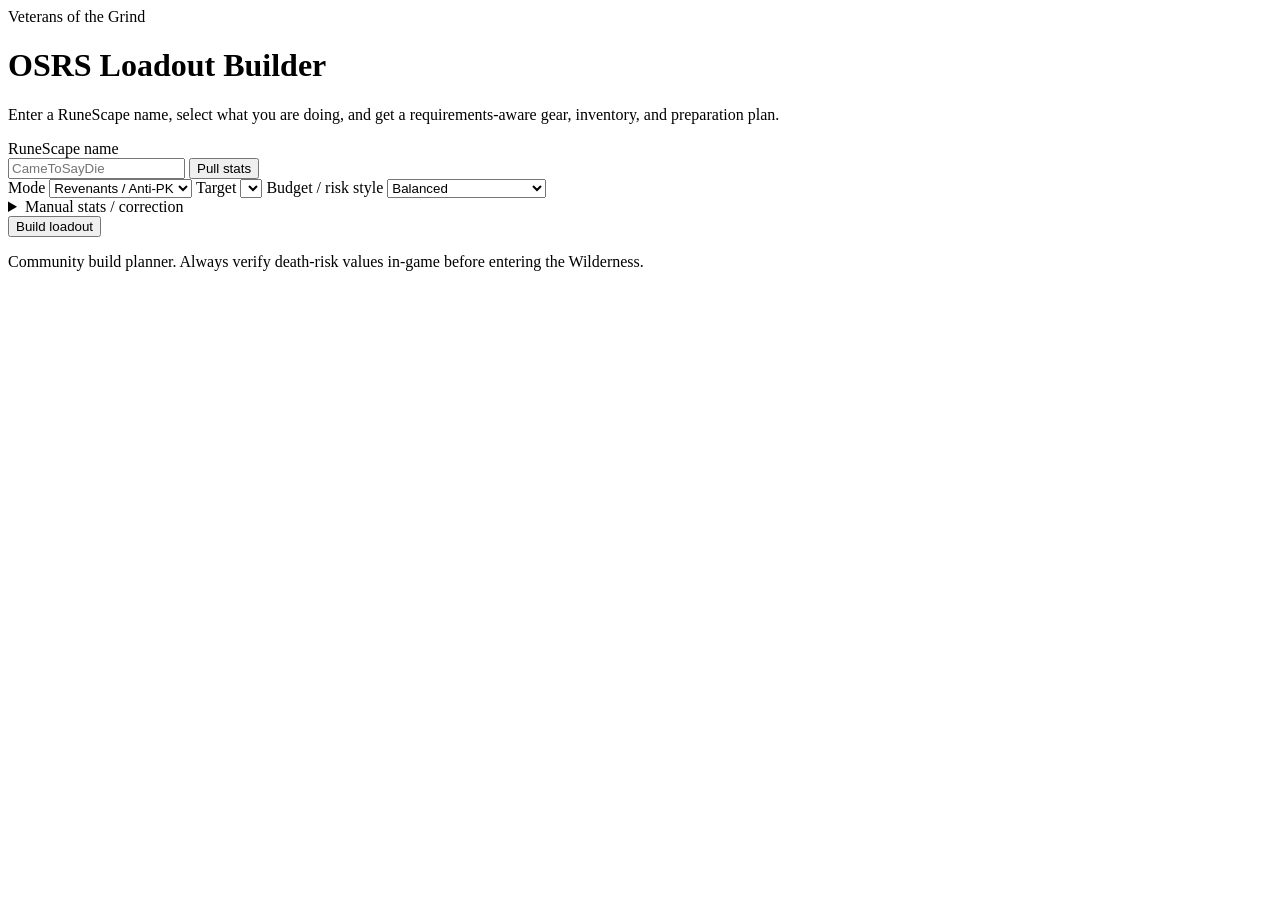
==== osrs-community-loadout-builder/index.html @ 94c9ea98 "Add OSRS community loadout builder shell" ====
<!doctype html>
<html lang="en">
<head>
  <meta charset="utf-8" />
  <meta name="viewport" content="width=device-width,initial-scale=1" />
  <title>ESOG OSRS Loadout Builder</title>
  <link rel="stylesheet" href="styles.css" />
</head>
<body>
  <main class="wrap">
    <header class="hero">
      <div>
        <div class="eyebrow">Veterans of the Grind</div>
        <h1>OSRS Loadout Builder</h1>
        <p>Enter a RuneScape name, select what you are doing, and get a requirements-aware gear, inventory, and preparation plan.</p>
      </div>
    </header>

    <section class="panel controls">
      <label>RuneScape name
        <div class="row">
          <input id="username" autocomplete="off" placeholder="CameToSayDie" />
          <button id="lookupBtn">Pull stats</button>
        </div>
      </label>
      <div id="lookupStatus" class="status"></div>

      <div class="grid3">
        <label>Mode
          <select id="mode">
            <option value="anti-pk">Revenants / Anti-PK</option>
            <option value="pk">PKing</option>
            <option value="pvm">PvM / Bossing</option>
          </select>
        </label>
        <label>Target
          <select id="target"></select>
        </label>
        <label>Budget / risk style
          <select id="risk">
            <option value="low">Low risk</option>
            <option value="balanced" selected>Balanced</option>
            <option value="max">Maximum performance</option>
          </select>
        </label>
      </div>

      <details>
        <summary>Manual stats / correction</summary>
        <div id="manualStats" class="stats-grid"></div>
      </details>

      <button id="buildBtn" class="primary">Build loadout</button>
    </section>

    <section id="playerCard" class="panel hidden"></section>
    <section id="results" class="hidden"></section>

    <footer>
      <p>Community build planner. Always verify death-risk values in-game before entering the Wilderness.</p>
    </footer>
  </main>
  <script src="app.js"></script>
</body>
</html>
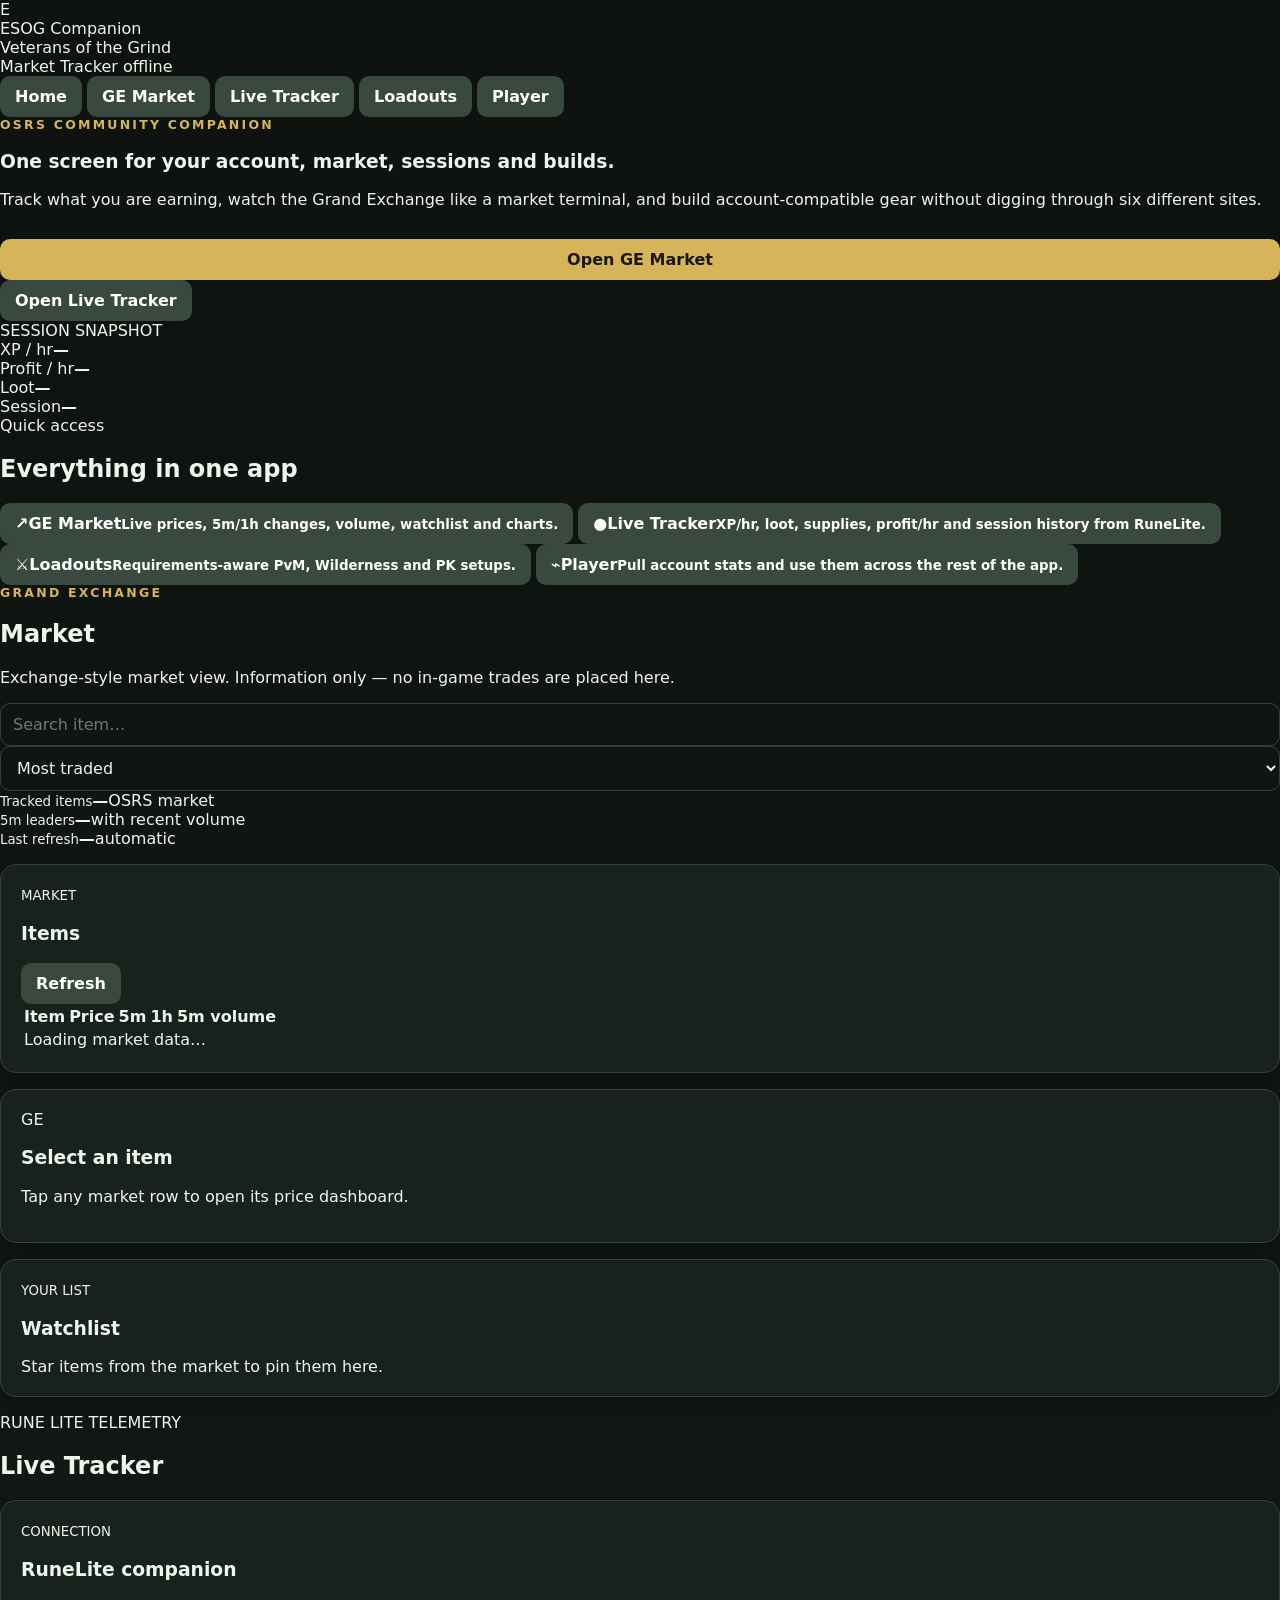
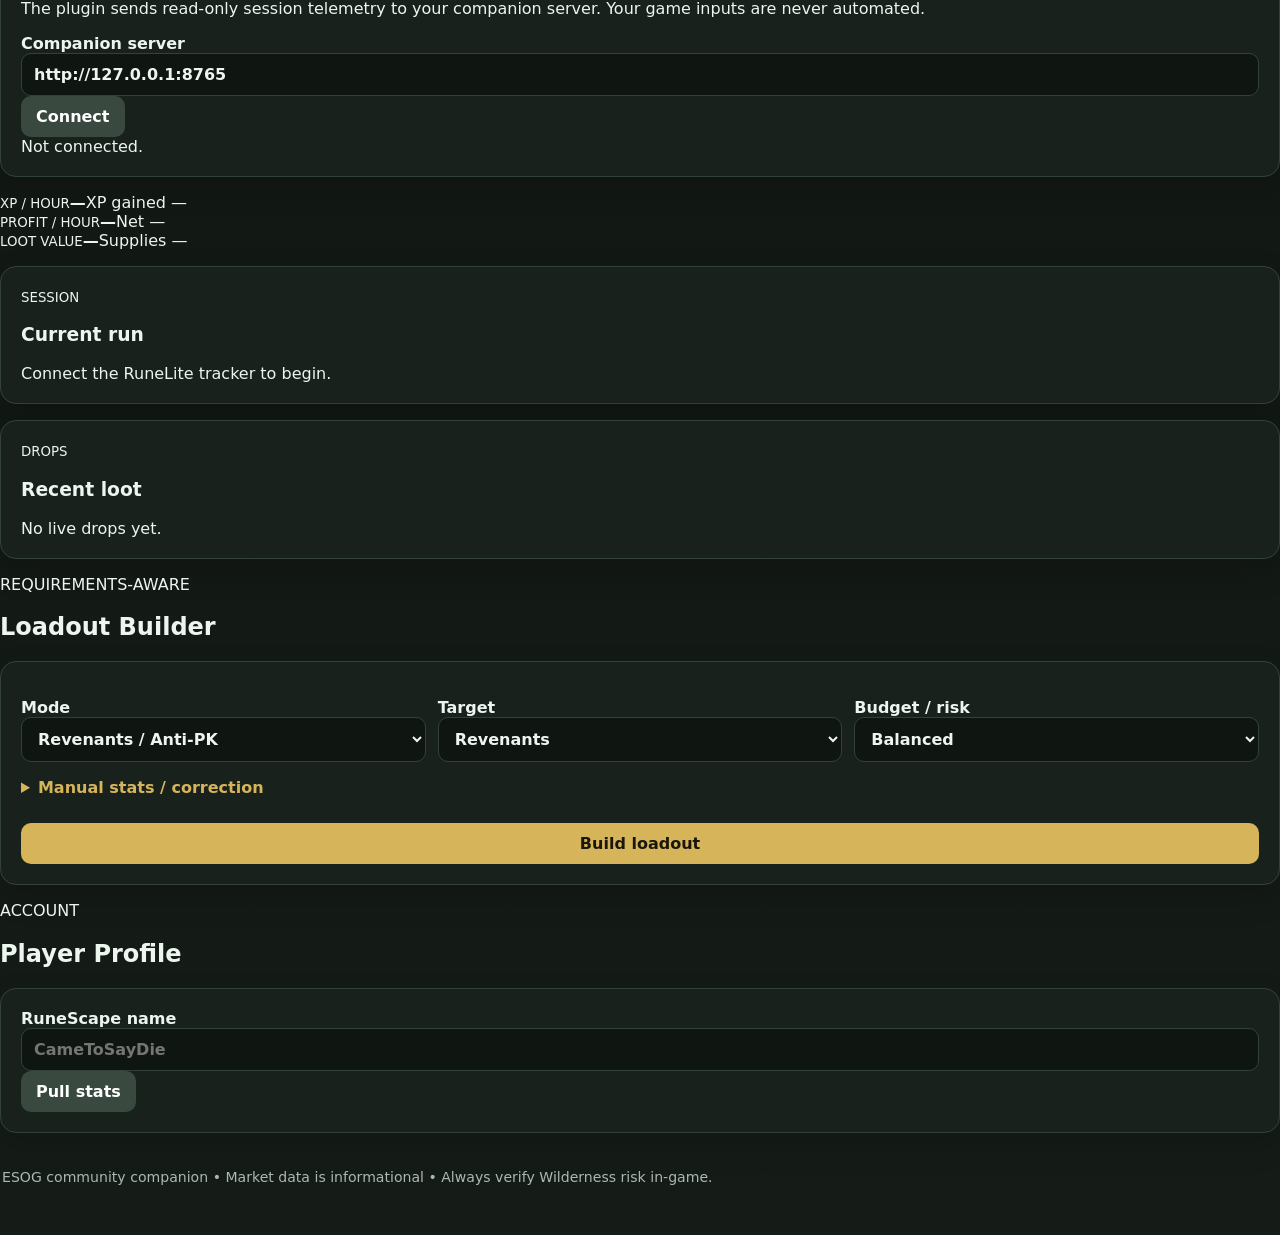
==== commit 800f10ac: "Redesign ESOG app with market, tracker, player and loadout tabs" ====
--- a/osrs-community-loadout-builder/index.html
+++ b/osrs-community-loadout-builder/index.html
@@ -2,64 +2,154 @@
 <html lang="en">
 <head>
   <meta charset="utf-8" />
-  <meta name="viewport" content="width=device-width,initial-scale=1" />
-  <title>ESOG OSRS Loadout Builder</title>
+  <meta name="viewport" content="width=device-width,initial-scale=1,viewport-fit=cover" />
+  <meta name="theme-color" content="#0b0f0d" />
+  <title>ESOG Companion</title>
   <link rel="stylesheet" href="styles.css" />
 </head>
 <body>
-  <main class="wrap">
-    <header class="hero">
-      <div>
-        <div class="eyebrow">Veterans of the Grind</div>
-        <h1>OSRS Loadout Builder</h1>
-        <p>Enter a RuneScape name, select what you are doing, and get a requirements-aware gear, inventory, and preparation plan.</p>
+  <div class="app-shell">
+    <header class="topbar">
+      <div class="brand">
+        <div class="brand-mark">E</div>
+        <div>
+          <div class="brand-title">ESOG Companion</div>
+          <div class="brand-sub">Veterans of the Grind</div>
+        </div>
+      </div>
+      <div class="status-cluster">
+        <span id="marketStatus" class="live-dot"><i></i> Market</span>
+        <span id="trackerStatus" class="status-chip">Tracker offline</span>
       </div>
     </header>
 
-    <section class="panel controls">
-      <label>RuneScape name
-        <div class="row">
-          <input id="username" autocomplete="off" placeholder="CameToSayDie" />
-          <button id="lookupBtn">Pull stats</button>
+    <nav class="tabbar" aria-label="Primary">
+      <button class="tab active" data-tab="home">Home</button>
+      <button class="tab" data-tab="market">GE Market</button>
+      <button class="tab" data-tab="tracker">Live Tracker</button>
+      <button class="tab" data-tab="loadouts">Loadouts</button>
+      <button class="tab" data-tab="player">Player</button>
+    </nav>
+
+    <main>
+      <section id="tab-home" class="tab-page active">
+        <div class="hero-grid">
+          <article class="hero-card">
+            <div class="eyebrow">OSRS COMMUNITY COMPANION</div>
+            <h1>One screen for your account, market, sessions and builds.</h1>
+            <p>Track what you are earning, watch the Grand Exchange like a market terminal, and build account-compatible gear without digging through six different sites.</p>
+            <div class="hero-actions">
+              <button class="primary jump" data-target="market">Open GE Market</button>
+              <button class="secondary jump" data-target="tracker">Open Live Tracker</button>
+            </div>
+          </article>
+          <article class="metric-board">
+            <div class="mini-label">SESSION SNAPSHOT</div>
+            <div class="metric-row"><span>XP / hr</span><strong id="homeXpHr">—</strong></div>
+            <div class="metric-row"><span>Profit / hr</span><strong id="homeGpHr">—</strong></div>
+            <div class="metric-row"><span>Loot</span><strong id="homeLoot">—</strong></div>
+            <div class="metric-row"><span>Session</span><strong id="homeSession">—</strong></div>
+          </article>
         </div>
-      </label>
-      <div id="lookupStatus" class="status"></div>
 
-      <div class="grid3">
-        <label>Mode
-          <select id="mode">
-            <option value="anti-pk">Revenants / Anti-PK</option>
-            <option value="pk">PKing</option>
-            <option value="pvm">PvM / Bossing</option>
-          </select>
-        </label>
-        <label>Target
-          <select id="target"></select>
-        </label>
-        <label>Budget / risk style
-          <select id="risk">
-            <option value="low">Low risk</option>
-            <option value="balanced" selected>Balanced</option>
-            <option value="max">Maximum performance</option>
-          </select>
-        </label>
-      </div>
+        <div class="section-title"><div><span>Quick access</span><h2>Everything in one app</h2></div></div>
+        <div class="feature-grid">
+          <button class="feature-card jump" data-target="market"><span class="feature-icon">↗</span><b>GE Market</b><small>Live prices, 5m/1h changes, volume, watchlist and charts.</small></button>
+          <button class="feature-card jump" data-target="tracker"><span class="feature-icon">●</span><b>Live Tracker</b><small>XP/hr, loot, supplies, profit/hr and session history from RuneLite.</small></button>
+          <button class="feature-card jump" data-target="loadouts"><span class="feature-icon">⚔</span><b>Loadouts</b><small>Requirements-aware PvM, Wilderness and PK setups.</small></button>
+          <button class="feature-card jump" data-target="player"><span class="feature-icon">⌁</span><b>Player</b><small>Pull account stats and use them across the rest of the app.</small></button>
+        </div>
+      </section>
 
-      <details>
-        <summary>Manual stats / correction</summary>
-        <div id="manualStats" class="stats-grid"></div>
-      </details>
+      <section id="tab-market" class="tab-page">
+        <div class="market-head">
+          <div><div class="eyebrow">GRAND EXCHANGE</div><h1>Market</h1><p class="muted">Exchange-style market view. Information only — no in-game trades are placed here.</p></div>
+          <div class="market-controls">
+            <input id="marketSearch" type="search" placeholder="Search item…" autocomplete="off" />
+            <select id="marketSort">
+              <option value="volume">Most traded</option>
+              <option value="gain">Top gainers</option>
+              <option value="loss">Top losers</option>
+              <option value="price">Highest price</option>
+            </select>
+          </div>
+        </div>
 
-      <button id="buildBtn" class="primary">Build loadout</button>
-    </section>
+        <div class="market-kpis">
+          <div class="kpi"><small>Tracked items</small><strong id="trackedItems">—</strong><span>OSRS market</span></div>
+          <div class="kpi"><small>5m leaders</small><strong id="leaderCount">—</strong><span>with recent volume</span></div>
+          <div class="kpi"><small>Last refresh</small><strong id="marketRefresh">—</strong><span>automatic</span></div>
+        </div>
 
-    <section id="playerCard" class="panel hidden"></section>
-    <section id="results" class="hidden"></section>
+        <div class="market-layout">
+          <article class="panel market-table-card">
+            <div class="panel-head"><div><small>MARKET</small><h3>Items</h3></div><button id="refreshMarket" class="ghost">Refresh</button></div>
+            <div class="table-wrap">
+              <table class="market-table">
+                <thead><tr><th>Item</th><th>Price</th><th>5m</th><th>1h</th><th>5m volume</th><th></th></tr></thead>
+                <tbody id="marketRows"><tr><td colspan="6" class="empty">Loading market data…</td></tr></tbody>
+              </table>
+            </div>
+          </article>
 
-    <footer>
-      <p>Community build planner. Always verify death-risk values in-game before entering the Wilderness.</p>
-    </footer>
-  </main>
+          <aside class="panel item-detail" id="itemDetail">
+            <div class="empty-detail"><div class="detail-orb">GE</div><h3>Select an item</h3><p>Tap any market row to open its price dashboard.</p></div>
+          </aside>
+        </div>
+
+        <article class="panel watchlist-card">
+          <div class="panel-head"><div><small>YOUR LIST</small><h3>Watchlist</h3></div></div>
+          <div id="watchlist" class="watchlist"><div class="empty">Star items from the market to pin them here.</div></div>
+        </article>
+      </section>
+
+      <section id="tab-tracker" class="tab-page">
+        <div class="section-title"><div><span>RUNE LITE TELEMETRY</span><h1>Live Tracker</h1></div></div>
+        <div class="tracker-grid">
+          <article class="panel tracker-connect">
+            <small>CONNECTION</small><h3>RuneLite companion</h3>
+            <p class="muted">The plugin sends read-only session telemetry to your companion server. Your game inputs are never automated.</p>
+            <label>Companion server
+              <div class="input-row"><input id="trackerEndpoint" value="http://127.0.0.1:8765" /><button id="saveTrackerEndpoint">Connect</button></div>
+            </label>
+            <div id="trackerConnectionMessage" class="connection-message">Not connected.</div>
+          </article>
+          <article class="metric-card"><small>XP / HOUR</small><strong id="trackerXpHr">—</strong><span id="trackerXpGain">XP gained —</span></article>
+          <article class="metric-card"><small>PROFIT / HOUR</small><strong id="trackerGpHr">—</strong><span id="trackerProfit">Net —</span></article>
+          <article class="metric-card"><small>LOOT VALUE</small><strong id="trackerLoot">—</strong><span id="trackerSupplies">Supplies —</span></article>
+        </div>
+        <div class="two-col">
+          <article class="panel"><div class="panel-head"><div><small>SESSION</small><h3>Current run</h3></div></div><div id="sessionDetails" class="detail-list"><div class="empty">Connect the RuneLite tracker to begin.</div></div></article>
+          <article class="panel"><div class="panel-head"><div><small>DROPS</small><h3>Recent loot</h3></div></div><div id="recentLoot" class="loot-list"><div class="empty">No live drops yet.</div></div></article>
+        </div>
+      </section>
+
+      <section id="tab-loadouts" class="tab-page">
+        <div class="section-title"><div><span>REQUIREMENTS-AWARE</span><h1>Loadout Builder</h1></div></div>
+        <section class="panel controls">
+          <div class="grid3">
+            <label>Mode<select id="mode"><option value="anti-pk">Revenants / Anti-PK</option><option value="pk">PKing</option><option value="pvm">PvM / Bossing</option></select></label>
+            <label>Target<select id="target"></select></label>
+            <label>Budget / risk<select id="risk"><option value="low">Low risk</option><option value="balanced" selected>Balanced</option><option value="max">Maximum performance</option></select></label>
+          </div>
+          <details><summary>Manual stats / correction</summary><div id="manualStats" class="stats-grid"></div></details>
+          <button id="buildBtn" class="primary full">Build loadout</button>
+        </section>
+        <section id="results" class="hidden"></section>
+      </section>
+
+      <section id="tab-player" class="tab-page">
+        <div class="section-title"><div><span>ACCOUNT</span><h1>Player Profile</h1></div></div>
+        <article class="panel player-search">
+          <label>RuneScape name<div class="input-row"><input id="username" autocomplete="off" placeholder="CameToSayDie" /><button id="lookupBtn">Pull stats</button></div></label>
+          <div id="lookupStatus" class="connection-message"></div>
+        </article>
+        <section id="playerCard" class="panel hidden"></section>
+      </section>
+    </main>
+
+    <footer>ESOG community companion • Market data is informational • Always verify Wilderness risk in-game.</footer>
+  </div>
   <script src="app.js"></script>
 </body>
-</html>
+</html>
--- a/osrs-community-loadout-builder/styles.css
+++ b/osrs-community-loadout-builder/styles.css
@@ -0,0 +1 @@
+:root{--bg:#111714;--panel:#1a221d;--line:#334239;--text:#edf5ef;--muted:#aab9af;--accent:#d6b45a;--good:#7ed39a;--bad:#e57d7d}*{box-sizing:border-box}body{margin:0;background:linear-gradient(180deg,#0d120f,#151c17);color:var(--text);font-family:Inter,system-ui,-apple-system,Segoe UI,Roboto,sans-serif}.wrap{max-width:1100px;margin:auto;padding:24px}.hero{padding:28px 0 12px}.eyebrow{text-transform:uppercase;letter-spacing:.18em;color:var(--accent);font-size:.78rem;font-weight:700}.hero h1{font-size:clamp(2rem,6vw,4rem);margin:.15em 0}.hero p{max-width:760px;color:var(--muted);font-size:1.05rem;line-height:1.55}.panel{background:rgba(26,34,29,.96);border:1px solid var(--line);border-radius:16px;padding:20px;margin:16px 0;box-shadow:0 12px 30px rgba(0,0,0,.18)}label{display:block;font-weight:700}.row{display:flex;gap:10px;margin-top:8px}.grid3{display:grid;grid-template-columns:repeat(3,1fr);gap:12px;margin:16px 0}.stats-grid{display:grid;grid-template-columns:repeat(4,1fr);gap:10px;margin-top:14px}input,select,button{font:inherit}input,select{width:100%;background:#0f1511;color:var(--text);border:1px solid var(--line);border-radius:10px;padding:11px 12px}button{border:0;border-radius:10px;padding:11px 15px;background:#3a493f;color:white;font-weight:800;cursor:pointer}.primary{background:var(--accent);color:#1a160a;width:100%;margin-top:14px}.status{min-height:22px;color:var(--muted);padding-top:7px}.hidden{display:none}.cards{display:grid;grid-template-columns:repeat(2,1fr);gap:16px}.card h3{margin-top:0}.gear-grid,.inv-grid{display:grid;grid-template-columns:repeat(2,1fr);gap:8px}.item{padding:10px;border:1px solid var(--line);border-radius:10px;background:#111713}.item b{display:block}.item small{color:var(--muted)}.req-ok{color:var(--good)}.req-bad{color:var(--bad)}.warning{border-left:4px solid var(--accent);padding-left:12px}.statline{display:flex;flex-wrap:wrap;gap:8px}.pill{background:#111713;border:1px solid var(--line);padding:6px 9px;border-radius:999px;color:var(--muted)}details{margin:12px 0}summary{cursor:pointer;color:var(--accent);font-weight:800}footer{color:var(--muted);font-size:.88rem;padding:20px 2px 50px}@media(max-width:760px){.grid3,.cards{grid-template-columns:1fr}.stats-grid{grid-template-columns:repeat(2,1fr)}.row{flex-direction:column}.gear-grid,.inv-grid{grid-template-columns:1fr}}
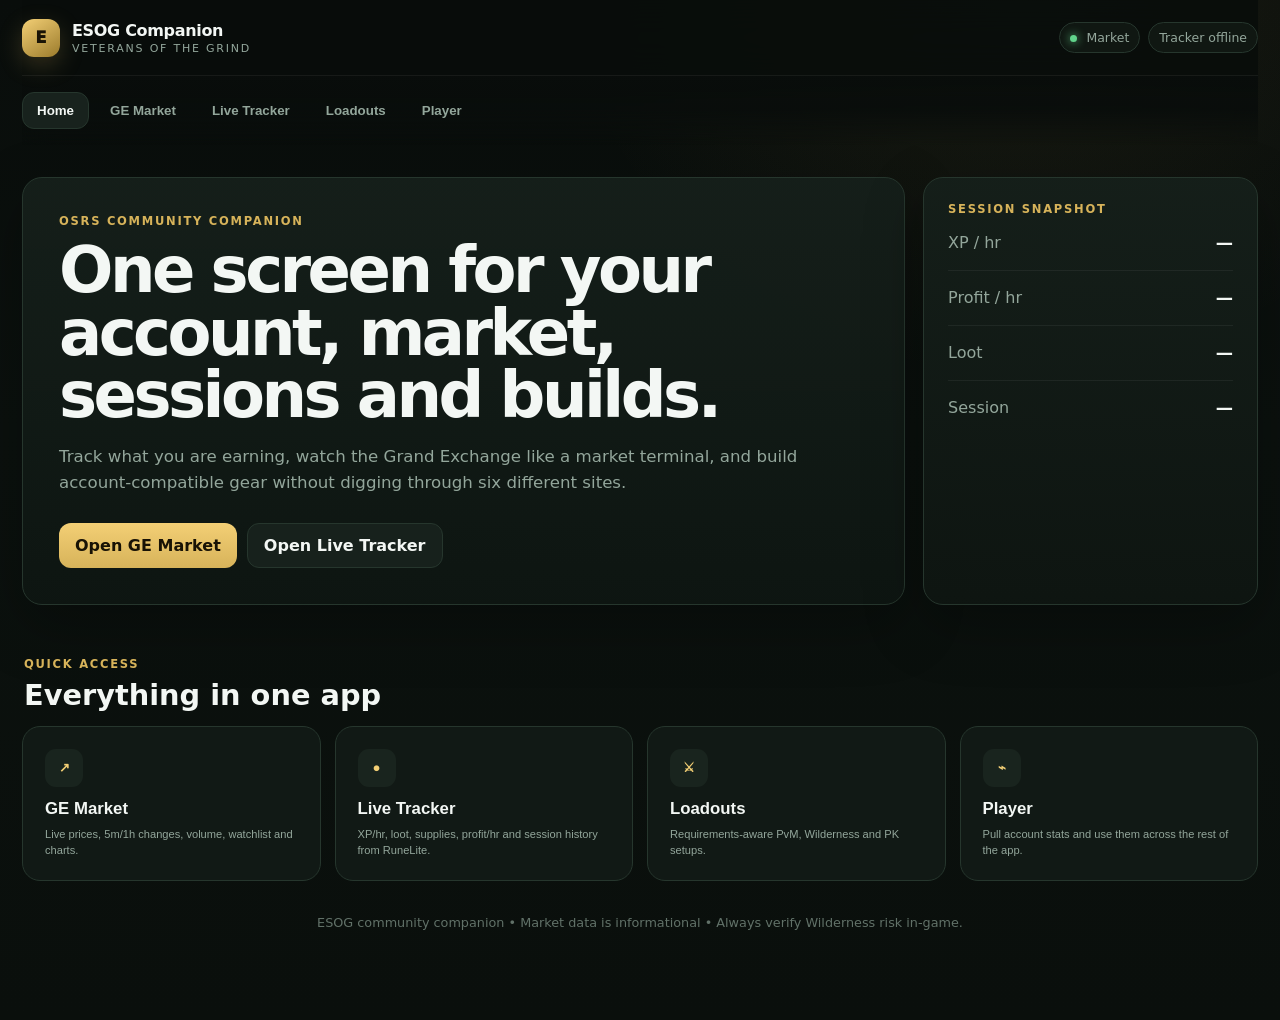
==== commit abf068d0: "Load tracker telemetry adapter" ====
--- a/osrs-community-loadout-builder/index.html
+++ b/osrs-community-loadout-builder/index.html
@@ -151,5 +151,6 @@
     <footer>ESOG community companion • Market data is informational • Always verify Wilderness risk in-game.</footer>
   </div>
   <script src="app.js"></script>
+  <script src="tracker-compat.js"></script>
 </body>
 </html>
--- a/osrs-community-loadout-builder/styles.css
+++ b/osrs-community-loadout-builder/styles.css
@@ -1 +1 @@
-:root{--bg:#111714;--panel:#1a221d;--line:#334239;--text:#edf5ef;--muted:#aab9af;--accent:#d6b45a;--good:#7ed39a;--bad:#e57d7d}*{box-sizing:border-box}body{margin:0;background:linear-gradient(180deg,#0d120f,#151c17);color:var(--text);font-family:Inter,system-ui,-apple-system,Segoe UI,Roboto,sans-serif}.wrap{max-width:1100px;margin:auto;padding:24px}.hero{padding:28px 0 12px}.eyebrow{text-transform:uppercase;letter-spacing:.18em;color:var(--accent);font-size:.78rem;font-weight:700}.hero h1{font-size:clamp(2rem,6vw,4rem);margin:.15em 0}.hero p{max-width:760px;color:var(--muted);font-size:1.05rem;line-height:1.55}.panel{background:rgba(26,34,29,.96);border:1px solid var(--line);border-radius:16px;padding:20px;margin:16px 0;box-shadow:0 12px 30px rgba(0,0,0,.18)}label{display:block;font-weight:700}.row{display:flex;gap:10px;margin-top:8px}.grid3{display:grid;grid-template-columns:repeat(3,1fr);gap:12px;margin:16px 0}.stats-grid{display:grid;grid-template-columns:repeat(4,1fr);gap:10px;margin-top:14px}input,select,button{font:inherit}input,select{width:100%;background:#0f1511;color:var(--text);border:1px solid var(--line);border-radius:10px;padding:11px 12px}button{border:0;border-radius:10px;padding:11px 15px;background:#3a493f;color:white;font-weight:800;cursor:pointer}.primary{background:var(--accent);color:#1a160a;width:100%;margin-top:14px}.status{min-height:22px;color:var(--muted);padding-top:7px}.hidden{display:none}.cards{display:grid;grid-template-columns:repeat(2,1fr);gap:16px}.card h3{margin-top:0}.gear-grid,.inv-grid{display:grid;grid-template-columns:repeat(2,1fr);gap:8px}.item{padding:10px;border:1px solid var(--line);border-radius:10px;background:#111713}.item b{display:block}.item small{color:var(--muted)}.req-ok{color:var(--good)}.req-bad{color:var(--bad)}.warning{border-left:4px solid var(--accent);padding-left:12px}.statline{display:flex;flex-wrap:wrap;gap:8px}.pill{background:#111713;border:1px solid var(--line);padding:6px 9px;border-radius:999px;color:var(--muted)}details{margin:12px 0}summary{cursor:pointer;color:var(--accent);font-weight:800}footer{color:var(--muted);font-size:.88rem;padding:20px 2px 50px}@media(max-width:760px){.grid3,.cards{grid-template-columns:1fr}.stats-grid{grid-template-columns:repeat(2,1fr)}.row{flex-direction:column}.gear-grid,.inv-grid{grid-template-columns:1fr}}
+:root{--bg:#090d0b;--bg2:#0d1310;--panel:#111915;--panel2:#151f1a;--line:#26362d;--line2:#31473a;--text:#f3f7f4;--muted:#93a69b;--accent:#d7b35a;--accent2:#f3cf75;--good:#61d48b;--bad:#ff6b6b;--blue:#68a7ff;--shadow:0 20px 60px rgba(0,0,0,.28)}*{box-sizing:border-box}html{background:var(--bg)}body{margin:0;background:radial-gradient(circle at 80% -10%,rgba(215,179,90,.09),transparent 32%),linear-gradient(180deg,var(--bg),#0b110e 42%,#0a0f0c);color:var(--text);font-family:Inter,ui-sans-serif,system-ui,-apple-system,BlinkMacSystemFont,"Segoe UI",sans-serif;min-height:100vh}.app-shell{max-width:1450px;margin:auto;padding:0 22px 90px}.topbar{height:76px;display:flex;align-items:center;justify-content:space-between;border-bottom:1px solid rgba(255,255,255,.06);position:sticky;top:0;background:rgba(9,13,11,.88);backdrop-filter:blur(18px);z-index:20}.brand{display:flex;align-items:center;gap:12px}.brand-mark{width:38px;height:38px;border-radius:12px;display:grid;place-items:center;background:linear-gradient(145deg,var(--accent2),#9b7b2c);color:#191306;font-weight:1000;box-shadow:0 8px 24px rgba(215,179,90,.22)}.brand-title{font-weight:900;letter-spacing:-.02em}.brand-sub{font-size:.69rem;letter-spacing:.16em;color:var(--muted);text-transform:uppercase;margin-top:2px}.status-cluster{display:flex;gap:8px;align-items:center}.live-dot,.status-chip{border:1px solid var(--line);background:#101712;border-radius:999px;padding:7px 10px;font-size:.78rem;color:var(--muted)}.live-dot i{display:inline-block;width:7px;height:7px;border-radius:50%;background:var(--good);margin-right:6px;box-shadow:0 0 10px var(--good)}.tabbar{display:flex;gap:6px;padding:16px 0;overflow-x:auto;scrollbar-width:none;position:sticky;top:76px;z-index:18;background:linear-gradient(180deg,rgba(9,13,11,.98),rgba(9,13,11,.90),rgba(9,13,11,0));backdrop-filter:blur(12px)}.tabbar::-webkit-scrollbar{display:none}.tab{border:1px solid transparent;background:transparent;color:var(--muted);padding:10px 14px;border-radius:12px;font-weight:800;white-space:nowrap;cursor:pointer}.tab:hover{color:var(--text);background:#111814}.tab.active{background:#18221d;color:var(--text);border-color:var(--line)}.tab-page{display:none;padding-top:10px}.tab-page.active{display:block}.eyebrow,.section-title span,.panel-head small,.mini-label,.panel>small,.metric-card small,.kpi small{color:var(--accent);font-size:.72rem;letter-spacing:.15em;font-weight:900;text-transform:uppercase}.hero-grid{display:grid;grid-template-columns:minmax(0,1.45fr) minmax(300px,.55fr);gap:18px;padding:22px 0 12px}.hero-card,.metric-board,.panel,.metric-card,.kpi{background:linear-gradient(180deg,rgba(21,31,26,.95),rgba(14,21,17,.96));border:1px solid var(--line);border-radius:20px;box-shadow:var(--shadow)}.hero-card{padding:36px}.hero-card h1,.market-head h1,.section-title h1{font-size:clamp(2rem,5vw,4.2rem);letter-spacing:-.055em;line-height:.98;margin:.17em 0}.hero-card p{color:var(--muted);font-size:1.04rem;max-width:760px;line-height:1.6}.hero-actions{display:flex;gap:10px;margin-top:26px}.primary,.secondary,.ghost,.input-row button,.controls button{font:inherit;font-weight:900;border-radius:12px;padding:12px 16px;cursor:pointer}.primary,.input-row button{border:0;background:linear-gradient(180deg,var(--accent2),var(--accent));color:#181205}.secondary,.ghost,.controls button:not(.primary){border:1px solid var(--line);background:#17211c;color:var(--text)}.full{width:100%;margin-top:14px}.metric-board{padding:24px}.metric-row{display:flex;justify-content:space-between;gap:16px;padding:17px 0;border-bottom:1px solid rgba(255,255,255,.055)}.metric-row:last-child{border-bottom:0}.metric-row span{color:var(--muted)}.metric-row strong{font-size:1.08rem}.section-title{display:flex;justify-content:space-between;align-items:end;margin:36px 2px 14px}.section-title h2{margin:.2em 0 0;font-size:1.8rem}.feature-grid{display:grid;grid-template-columns:repeat(4,1fr);gap:14px}.feature-card{appearance:none;text-align:left;padding:22px;border-radius:18px;border:1px solid var(--line);background:#111915;color:var(--text);cursor:pointer;transition:.18s transform,.18s border-color}.feature-card:hover{transform:translateY(-2px);border-color:var(--line2)}.feature-card b{display:block;font-size:1.05rem;margin:12px 0 7px}.feature-card small{display:block;color:var(--muted);line-height:1.45}.feature-icon{display:grid;place-items:center;width:38px;height:38px;border-radius:11px;background:#19241e;color:var(--accent2);font-weight:900}.market-head{display:flex;justify-content:space-between;gap:22px;align-items:end;padding:24px 2px 16px}.market-head h1{margin:.1em 0}.muted{color:var(--muted);line-height:1.55}.market-controls{display:flex;gap:10px;min-width:min(540px,45vw)}input,select{width:100%;background:#0c120f;color:var(--text);border:1px solid var(--line);border-radius:12px;padding:12px 13px;font:inherit;outline:none}input:focus,select:focus{border-color:#5e745f;box-shadow:0 0 0 3px rgba(94,116,95,.12)}.market-kpis{display:grid;grid-template-columns:repeat(3,1fr);gap:12px;margin-bottom:14px}.kpi{padding:18px}.kpi strong{display:block;font-size:1.55rem;margin:7px 0 3px}.kpi span{font-size:.8rem;color:var(--muted)}.market-layout{display:grid;grid-template-columns:minmax(0,1.65fr) minmax(300px,.75fr);gap:14px}.panel{padding:20px;margin-bottom:14px}.panel-head{display:flex;justify-content:space-between;align-items:center;margin-bottom:12px}.panel-head h3{margin:3px 0 0;font-size:1.25rem}.ghost{padding:9px 12px}.table-wrap{overflow:auto;max-height:650px}.market-table{width:100%;border-collapse:collapse;min-width:720px}.market-table th{position:sticky;top:0;background:#111915;text-align:right;padding:11px 10px;color:#708177;font-size:.69rem;text-transform:uppercase;letter-spacing:.09em;border-bottom:1px solid var(--line);z-index:2}.market-table th:first-child{text-align:left}.market-table td{padding:13px 10px;border-bottom:1px solid rgba(255,255,255,.045);text-align:right}.market-table tr{cursor:pointer}.market-table tbody tr:hover{background:rgba(255,255,255,.025)}.market-table td:first-child{text-align:left}.item-name{font-weight:850}.item-id{display:block;font-size:.72rem;color:var(--muted);margin-top:2px}.pos{color:var(--good)}.neg{color:var(--bad)}.star-btn{border:0;background:transparent;color:#5d6b62;font-size:1.05rem;cursor:pointer}.star-btn.on{color:var(--accent2)}.item-detail{min-height:470px;position:sticky;top:148px;align-self:start}.empty-detail{display:grid;place-items:center;text-align:center;min-height:420px;color:var(--muted)}.empty-detail h3{color:var(--text);margin-bottom:0}.detail-orb{width:64px;height:64px;border-radius:22px;display:grid;place-items:center;background:#1d281f;color:var(--accent2);font-weight:1000}.detail-title{display:flex;justify-content:space-between;gap:14px;align-items:start}.detail-title h2{margin:.1em 0}.detail-price{font-size:2rem;font-weight:950;letter-spacing:-.04em;margin:18px 0 3px}.detail-sub{color:var(--muted);font-size:.82rem}.detail-chart{width:100%;height:170px;margin:18px 0;border-radius:14px;background:linear-gradient(180deg,rgba(97,212,139,.07),transparent);border:1px solid rgba(255,255,255,.04)}.detail-stats{display:grid;grid-template-columns:1fr 1fr;gap:8px}.detail-stat{padding:11px;border-radius:12px;background:#0d1410;border:1px solid rgba(255,255,255,.045)}.detail-stat small{color:var(--muted)}.detail-stat b{display:block;margin-top:5px}.watchlist{display:grid;grid-template-columns:repeat(4,1fr);gap:10px}.watch-item{padding:13px;border-radius:13px;background:#0d1410;border:1px solid var(--line);cursor:pointer}.watch-item b{display:block}.watch-item span{font-size:.8rem;color:var(--muted)}.empty{padding:20px;color:var(--muted);text-align:center}.tracker-grid{display:grid;grid-template-columns:1.45fr repeat(3,.65fr);gap:12px}.tracker-connect{margin:0}.metric-card{padding:20px;display:flex;flex-direction:column;justify-content:center;min-height:170px}.metric-card strong{font-size:1.8rem;margin:9px 0 3px}.metric-card span{color:var(--muted);font-size:.82rem}.input-row{display:flex;gap:8px;margin-top:8px}.connection-message{margin-top:10px;color:var(--muted);font-size:.86rem}.two-col{display:grid;grid-template-columns:1fr 1fr;gap:14px;margin-top:14px}.detail-list,.loot-list{display:grid;gap:8px}.detail-line,.loot-line{display:flex;justify-content:space-between;gap:15px;padding:11px 0;border-bottom:1px solid rgba(255,255,255,.05)}.detail-line span,.loot-line span{color:var(--muted)}.controls{max-width:none}.grid3{display:grid;grid-template-columns:repeat(3,1fr);gap:12px;margin-bottom:14px}.stats-grid{display:grid;grid-template-columns:repeat(4,1fr);gap:10px;margin-top:14px}label{font-weight:800;font-size:.9rem}.hidden{display:none!important}.cards{display:grid;grid-template-columns:1fr 1fr;gap:14px}.gear-grid,.inv-grid{display:grid;grid-template-columns:repeat(2,1fr);gap:8px}.item{padding:12px;border:1px solid var(--line);border-radius:12px;background:#0d1410}.item b{display:block}.item small{color:var(--muted);line-height:1.4}.req-ok{color:var(--good);font-size:.8rem;margin-top:5px}.req-bad{color:var(--bad);font-size:.8rem;margin-top:5px}.warning{border-left:3px solid var(--accent);padding-left:12px;color:var(--muted)}.statline{display:flex;flex-wrap:wrap;gap:8px}.pill{background:#0d1410;border:1px solid var(--line);padding:7px 10px;border-radius:999px;color:var(--muted)}details{margin:12px 0}summary{cursor:pointer;color:var(--accent2);font-weight:900}.player-search{max-width:700px}footer{color:#617168;font-size:.8rem;padding:34px 2px 0;text-align:center}@media(max-width:1100px){.feature-grid{grid-template-columns:repeat(2,1fr)}.market-layout{grid-template-columns:1fr}.item-detail{position:static}.tracker-grid{grid-template-columns:1fr 1fr}.tracker-connect{grid-column:1/-1}.watchlist{grid-template-columns:repeat(2,1fr)}}@media(max-width:760px){.app-shell{padding:0 13px 78px}.topbar{height:68px}.brand-sub{display:none}.status-chip{display:none}.tabbar{top:68px;margin:0 -13px;padding:12px 13px;background:rgba(9,13,11,.95)}.hero-grid,.market-kpis,.tracker-grid,.two-col,.cards,.grid3{grid-template-columns:1fr}.hero-card{padding:24px}.metric-board{padding:18px}.hero-actions,.market-head,.market-controls,.input-row{flex-direction:column}.market-head{align-items:stretch}.market-controls{min-width:0}.feature-grid{grid-template-columns:1fr 1fr}.feature-card{padding:17px}.market-table{min-width:620px}.market-table th:nth-child(4),.market-table td:nth-child(4){display:none}.watchlist{grid-template-columns:1fr 1fr}.stats-grid,.gear-grid,.inv-grid{grid-template-columns:repeat(2,1fr)}.section-title h1,.market-head h1{font-size:2.35rem}}@media(max-width:430px){.feature-grid,.watchlist,.stats-grid,.gear-grid,.inv-grid{grid-template-columns:1fr}.status-cluster{gap:4px}.live-dot{font-size:.7rem}.hero-card h1{font-size:2.25rem}.metric-card{min-height:130px}}
